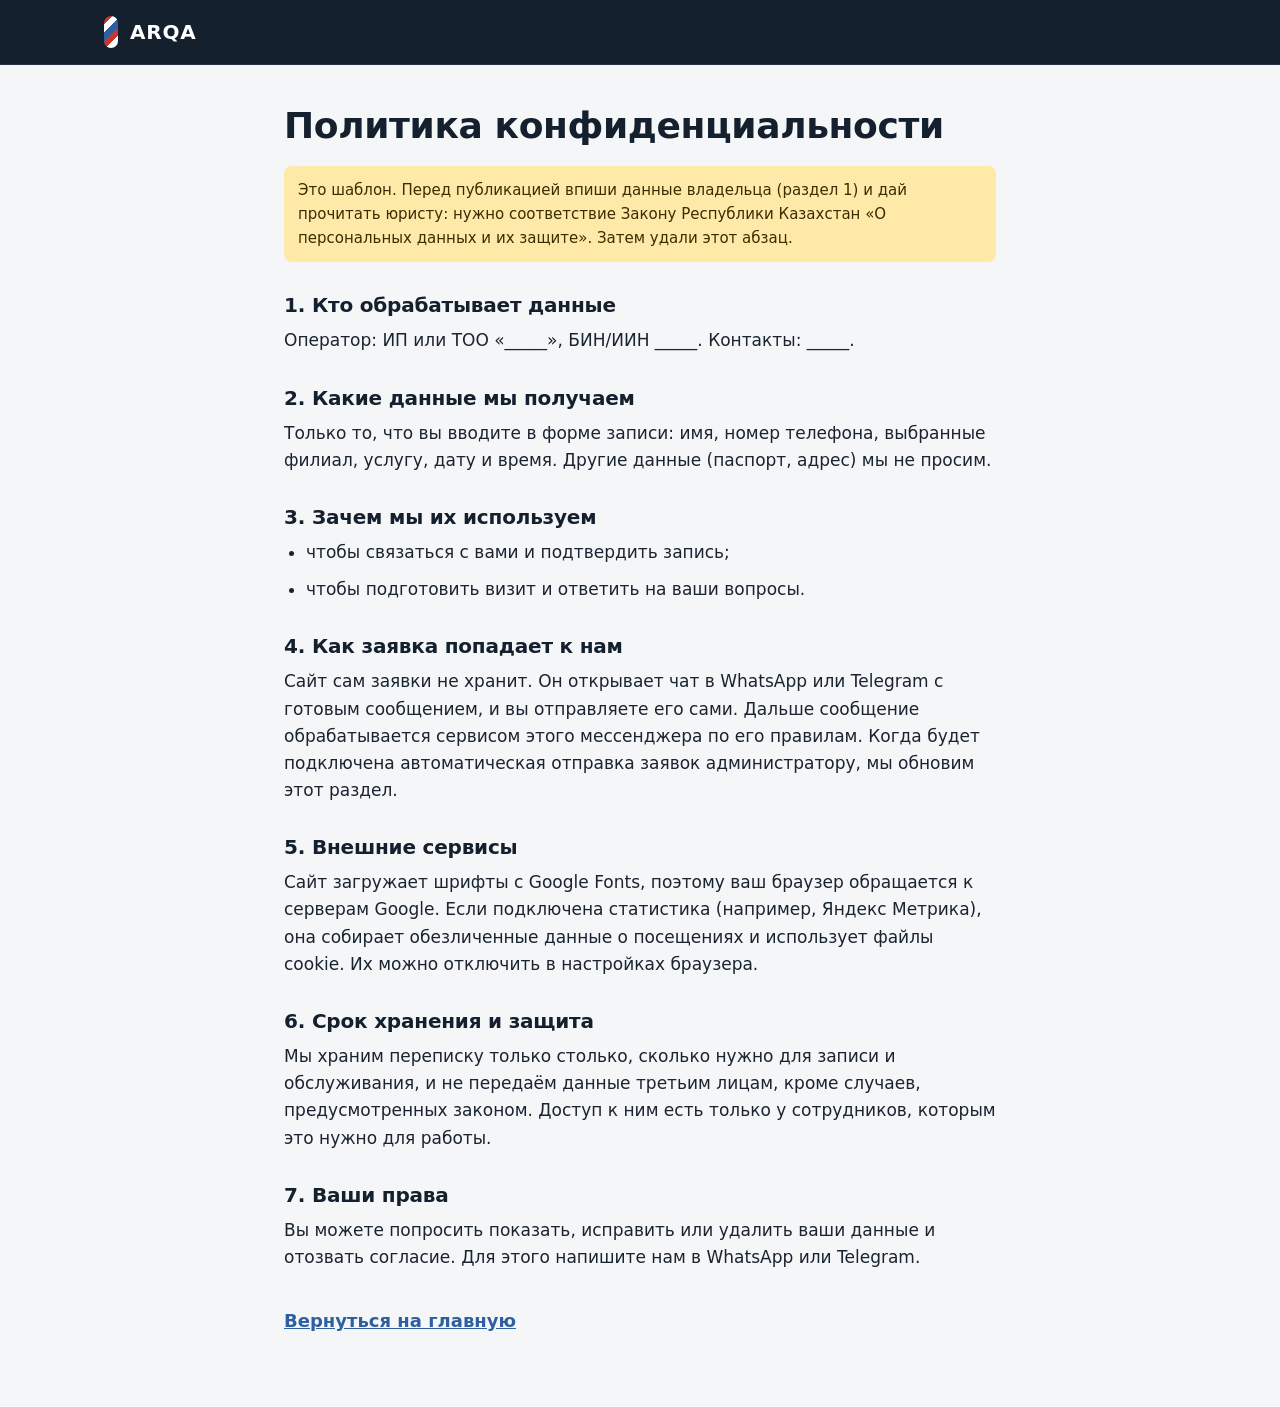
==== privacy.html @ cfb92fd0 "Превью для мессенджеров (og:image), кнопки маршрута, согласие на данные, политика, кнопка записи на " ====
<!doctype html>
<html lang="ru">
<head>
  <meta charset="utf-8">
  <meta name="viewport" content="width=device-width, initial-scale=1">
  <meta http-equiv="Content-Security-Policy" content="default-src 'none'; script-src 'self'; style-src 'self' https://fonts.googleapis.com; font-src https://fonts.gstatic.com; img-src 'self' data:; connect-src 'self'; base-uri 'self'; form-action 'self'; object-src 'none'">
  <meta name="referrer" content="strict-origin-when-cross-origin">
  <script src="js/frame-guard.js"></script>
  <title>Политика конфиденциальности — ARQA</title>
  <meta name="robots" content="noindex">
  <link rel="icon" href="assets/favicon.svg" type="image/svg+xml">
  <script src="js/fonts.js" defer></script>
  <noscript><link rel="stylesheet" href="https://fonts.googleapis.com/css2?family=Onest:wght@400;500;600&family=Unbounded:wght@500;700&display=swap&subset=cyrillic"></noscript>
  <link rel="stylesheet" href="css/styles.css">
</head>
<body class="doc-page">
<header class="site-header">
  <div class="wrap header-inner">
    <a class="logo" href="index.html" aria-label="На главную">
      <span class="logo-mark" aria-hidden="true"></span>
      <span class="logo-name">ARQA</span>
    </a>
  </div>
</header>

<main class="doc">
  <h1>Политика конфиденциальности</h1>

  <p class="draft">Это шаблон. Перед публикацией впиши данные владельца (раздел 1) и дай прочитать юристу: нужно соответствие Закону Республики Казахстан «О персональных данных и их защите». Затем удали этот абзац.</p>

  <h2>1. Кто обрабатывает данные</h2>
  <p>Оператор: ИП или ТОО «_____», БИН/ИИН _____. Контакты: _____.</p>

  <h2>2. Какие данные мы получаем</h2>
  <p>Только то, что вы вводите в форме записи: имя, номер телефона, выбранные филиал, услугу, дату и время. Другие данные (паспорт, адрес) мы не просим.</p>

  <h2>3. Зачем мы их используем</h2>
  <ul>
    <li>чтобы связаться с вами и подтвердить запись;</li>
    <li>чтобы подготовить визит и ответить на ваши вопросы.</li>
  </ul>

  <h2>4. Как заявка попадает к нам</h2>
  <p>Сайт сам заявки не хранит. Он открывает чат в WhatsApp или Telegram с готовым сообщением, и вы отправляете его сами. Дальше сообщение обрабатывается сервисом этого мессенджера по его правилам. Когда будет подключена автоматическая отправка заявок администратору, мы обновим этот раздел.</p>

  <h2>5. Внешние сервисы</h2>
  <p>Сайт загружает шрифты с Google Fonts, поэтому ваш браузер обращается к серверам Google. Если подключена статистика (например, Яндекс Метрика), она собирает обезличенные данные о посещениях и использует файлы cookie. Их можно отключить в настройках браузера.</p>

  <h2>6. Срок хранения и защита</h2>
  <p>Мы храним переписку только столько, сколько нужно для записи и обслуживания, и не передаём данные третьим лицам, кроме случаев, предусмотренных законом. Доступ к ним есть только у сотрудников, которым это нужно для работы.</p>

  <h2>7. Ваши права</h2>
  <p>Вы можете попросить показать, исправить или удалить ваши данные и отозвать согласие. Для этого напишите нам в WhatsApp или Telegram.</p>

  <a class="back" href="index.html">Вернуться на главную</a>
</main>
</body>
</html>
---- css/styles.css ----
/* ===== Токены ===== */
:root {
  --ink: #14202e;
  --ink-2: #1d2e42;
  --pole: #c9362c;
  --pole-dark: #a82a21;
  --blue: #2f5f9e;
  --paper: #f4f6f8;
  --tint: #e7ecf1;
  --white: #ffffff;
  --steel: #8fa0b2;
  --text: #1a2430;
  --muted: #55657a;
  --line: #d3dbe3;

  --font-display: "Unbounded", "Arial Black", system-ui, sans-serif;
  --font-body: "Onest", system-ui, -apple-system, "Segoe UI", Roboto, Arial, sans-serif;

  --gutter: 16px;
  --max: 1120px;
  --radius: 8px;
}

/* ===== База ===== */
*, *::before, *::after { box-sizing: border-box; }
html { scroll-behavior: smooth; scroll-padding-top: 72px; }
body {
  margin: 0;
  background: var(--paper);
  color: var(--text);
  font-family: var(--font-body);
  font-size: 17px;
  line-height: 1.6;
  -webkit-font-smoothing: antialiased;
}
img, svg { max-width: 100%; display: block; }
a { color: inherit; }
h1, h2, h3 { font-family: var(--font-display); font-weight: 700; line-height: 1.15; margin: 0; letter-spacing: -0.01em; }
p { margin: 0; }
ul { margin: 0; padding: 0; list-style: none; }

.wrap { width: 100%; max-width: var(--max); margin: 0 auto; padding: 0 var(--gutter); }

:focus-visible { outline: 3px solid var(--blue); outline-offset: 3px; }

.skip {
  position: absolute; left: -999px; top: 8px;
  background: var(--white); color: var(--ink); padding: 8px 12px; z-index: 100;
}
.skip:focus { left: 8px; }

/* ===== Кнопки ===== */
.btn {
  display: inline-flex; align-items: center; justify-content: center;
  min-height: 48px; padding: 0 24px;
  font: 600 16px/1 var(--font-body);
  border: 2px solid transparent; border-radius: var(--radius);
  cursor: pointer; text-decoration: none;
  transition: background-color .15s, color .15s, border-color .15s;
}
.btn-primary { background: var(--pole); color: var(--white); }
.btn-primary:hover { background: var(--pole-dark); }
.btn-primary { box-shadow: 0 6px 16px rgba(201, 54, 44, .28); }
.btn:active { transform: translateY(1px); }
.btn-ghost { border-color: var(--steel); color: var(--white); }
.btn-ghost:hover { border-color: var(--white); }
.btn-small { min-height: 44px; padding: 0 18px; font-size: 15px; }
.btn-block { width: 100%; }

/* ===== Шапка ===== */
.site-header {
  position: sticky; top: 0; z-index: 50;
  background: var(--ink); color: var(--white);
  border-bottom: 1px solid rgba(255,255,255,.08);
}
.header-inner { display: flex; align-items: center; justify-content: space-between; min-height: 64px; }
.logo { display: inline-flex; align-items: center; gap: 12px; text-decoration: none; }
.logo-mark {
  width: 14px; height: 32px; border-radius: 7px;
  background: repeating-linear-gradient(135deg, var(--pole) 0 6px, var(--white) 6px 12px, var(--blue) 12px 18px);
}
.logo-name { font: 700 20px/1 var(--font-display); letter-spacing: .04em; }

.menu-btn {
  display: inline-flex; flex-direction: column; justify-content: center; gap: 5px;
  width: 44px; height: 44px; padding: 0 10px;
  background: none; border: 0; cursor: pointer;
}
.menu-btn span { display: block; height: 2px; background: var(--white); transition: transform .2s, opacity .2s; }
.menu-btn[aria-expanded="true"] span:nth-child(1) { transform: translateY(7px) rotate(45deg); }
.menu-btn[aria-expanded="true"] span:nth-child(2) { opacity: 0; }
.menu-btn[aria-expanded="true"] span:nth-child(3) { transform: translateY(-7px) rotate(-45deg); }

.nav {
  position: absolute; left: 0; right: 0; top: 100%;
  display: none; flex-direction: column; gap: 4px;
  padding: 12px var(--gutter) 20px;
  background: var(--ink); border-bottom: 1px solid rgba(255,255,255,.08);
}
.nav.is-open { display: flex; }
.nav a { padding: 12px 0; text-decoration: none; font-weight: 500; }
.nav a:hover { color: var(--steel); }
.nav .btn { margin-top: 8px; }

/* ===== Главный экран ===== */
.hero { background: var(--ink); color: var(--white); overflow: hidden; }
.hero-inner { display: grid; gap: 32px; padding-top: 40px; padding-bottom: 56px; }
.hero-kicker { color: var(--steel); font-weight: 500; margin-bottom: 16px; }
.hero h1 { font-size: clamp(30px, 8vw, 56px); max-width: 15em; }
.hero-text { margin-top: 20px; max-width: 34em; color: #c5d0dc; font-size: 18px; }
.hero-actions { display: flex; flex-wrap: wrap; gap: 12px; margin-top: 32px; }

/* Барберский столб: главный запоминающийся элемент страницы */
.pole-wrap { display: flex; justify-content: center; }
.pole {
  position: relative;
  width: 100%; height: 56px; max-width: 420px;
  border: 3px solid var(--steel); border-radius: 28px;
  background: repeating-linear-gradient(135deg, var(--pole) 0 22px, var(--white) 22px 44px, var(--blue) 44px 66px, var(--white) 66px 88px);
  background-size: 124px 124px;
  box-shadow: inset 0 8px 14px rgba(255,255,255,.25), inset 0 -10px 16px rgba(0,0,0,.28);
}

/* ===== Призрачная загрузка: серые заготовки на месте блоков, пока контент не появился ===== */
.skel {
  display: block; height: 14px; margin-top: 12px; border-radius: 4px;
  background: linear-gradient(90deg, var(--tint) 25%, #f6f8fa 50%, var(--tint) 75%);
  background-size: 200% 100%;
  animation: skel-shimmer 1.4s ease-in-out infinite;
}
.skel.h { height: 22px; margin-top: 0; }
.skel.tag { width: 70px; height: 18px; margin-top: 0; }
.skel.btn { width: 120px; height: 36px; margin-top: 16px; }
.skel.w40 { width: 40%; } .skel.w50 { width: 50%; } .skel.w60 { width: 60%; } .skel.w80 { width: 80%; }
.section-dark .skel { background: linear-gradient(90deg, rgba(255,255,255,.08) 25%, rgba(255,255,255,.16) 50%, rgba(255,255,255,.08) 75%); background-size: 200% 100%; }
h2[id$="-title"]:empty::before, #included-text:empty::before, #price-note:empty::before {
  content: ""; display: block; height: 28px; width: min(320px, 70%); border-radius: 4px;
  background: linear-gradient(90deg, var(--tint) 25%, #f6f8fa 50%, var(--tint) 75%); background-size: 200% 100%;
  animation: skel-shimmer 1.4s ease-in-out infinite;
}
#included-text:empty::before, #price-note:empty::before { height: 16px; width: min(420px, 85%); }
.section-dark h2:empty::before, .section-dark #included-text:empty::before { background: linear-gradient(90deg, rgba(255,255,255,.08) 25%, rgba(255,255,255,.16) 50%, rgba(255,255,255,.08) 75%); background-size: 200% 100%; }
.skel-li { padding: 22px 0; border-bottom: 1px solid rgba(255,255,255,.14); list-style: none; }
.skel-row td { padding: 14px 12px; }
@keyframes skel-shimmer { to { background-position: -200% 0; } }

/* ===== Секции ===== */
.section { padding: 56px 0; }
.section h2 { font-size: clamp(24px, 5.5vw, 36px); }
.section-lead { margin-top: 12px; color: var(--muted); max-width: 38em; }
.section-dark { background: var(--ink); color: var(--white); }
.section-dark .section-lead { color: #c5d0dc; }
.section-tint { background: var(--tint); }

/* Филиалы */
.chips { display: flex; flex-wrap: wrap; gap: 8px; margin-top: 24px; }
.chip {
  min-height: 44px; padding: 0 18px;
  font: 500 15px/1 var(--font-body);
  background: var(--white); color: var(--text);
  border: 1.5px solid var(--line); border-radius: 22px; cursor: pointer;
}
.chip:hover { border-color: var(--ink); }
.chip[aria-pressed="true"] { background: var(--ink); color: var(--white); border-color: var(--ink); }

.branch-grid { display: grid; gap: 16px; margin-top: 24px; }
.branch {
  display: flex; flex-direction: column; gap: 6px;
  padding: 20px 20px 20px 24px;
  background: var(--white);
  border: 1px solid var(--line);
  border-left: 6px solid var(--pole);
  border-radius: var(--radius);
}
.branch { transition: transform .18s, box-shadow .18s; }
.branch:hover { transform: translateY(-3px); box-shadow: 0 12px 28px rgba(20, 32, 46, .12); }
.branch h3 { font-size: 18px; }
.branch-meta { color: var(--muted); font-size: 15px; }
.branch-phone { font-weight: 500; text-decoration: none; }
.branch-phone:hover { text-decoration: underline; }
.branch .btn { margin-top: 12px; align-self: flex-start; }
.map-link { margin-top: 24px; }
.map-link a { font-weight: 600; }

/* Что входит */
.included-list { display: grid; gap: 0; margin-top: 32px; border-top: 1px solid rgba(255,255,255,.14); }
.included-list li {
  padding: 20px 0;
  border-bottom: 1px solid rgba(255,255,255,.14);
}
.included-list h3 { font-size: 17px; font-weight: 500; }
.included-list p { margin-top: 6px; color: #c5d0dc; font-size: 16px; }

/* Скидки */
.offer-grid { display: grid; gap: 16px; margin-top: 28px; }
.offer {
  padding: 24px;
  background: var(--white);
  border: 1px solid var(--line);
  border-radius: var(--radius);
}
.offer-tag {
  display: inline-block; margin-bottom: 14px; padding: 4px 10px;
  background: var(--tint); color: var(--ink);
  font-size: 14px; font-weight: 500; border-radius: 3px;
}
.offer h3 { font-size: 20px; }
.offer p { margin-top: 10px; color: var(--muted); }

/* Почему мы */
.why-grid { display: grid; gap: 28px; margin-top: 28px; }
.why-grid h3 { font-size: 19px; }
.why-grid p { margin-top: 8px; color: var(--muted); max-width: 26em; }

/* Цены */
.price-scroll { margin-top: 28px; overflow-x: auto; border: 1px solid var(--line); border-radius: var(--radius); background: var(--white); }
.price-table { width: 100%; border-collapse: collapse; font-size: 14px; }
.price-table th, .price-table td { padding: 12px 5px; text-align: right; border-bottom: 1px solid var(--line); }
.price-table td:not(:first-child) { font-size: 13px; }
.price-table thead th { font-size: 13px; }
.price-table th:first-child, .price-table td:first-child { padding-left: 12px; }
.price-table th:last-child, .price-table td:last-child { padding-right: 12px; }
.price-table th:first-child, .price-table td:first-child { text-align: left; }
.price-table thead th { background: var(--ink); color: var(--white); font-weight: 600; font-size: 15px; }
.price-table .group th {
  background: var(--tint); color: var(--ink); text-align: left;
  font-family: var(--font-display); font-size: 14px; font-weight: 700;
}
.price-table td:not(:first-child) { font-variant-numeric: tabular-nums; white-space: nowrap; }
.price-table tbody tr:last-child td { border-bottom: 0; }

/* Призыв к действию */
.cta { background: var(--pole); color: var(--white); padding: 48px 0; }
.cta-inner { display: flex; flex-direction: column; gap: 20px; align-items: flex-start; }
.cta h2 { font-size: clamp(22px, 5vw, 32px); max-width: 18em; }
.cta .btn-primary { background: var(--ink); box-shadow: none; }
.cta .btn-primary:hover { background: #0c141d; }

/* Подвал */
.site-footer { background: var(--ink); color: #c5d0dc; padding: 40px 0 32px; }
.footer-inner { display: grid; gap: 20px; }
.footer-brand { font: 700 22px/1 var(--font-display); color: var(--white); letter-spacing: .04em; }
.footer-text { margin-top: 8px; }
.footer-links { display: flex; gap: 20px; flex-wrap: wrap; }
.footer-links a { color: var(--white); }
.footer-copy { font-size: 14px; color: var(--steel); }

/* ===== Окно записи ===== */
.modal {
  width: min(500px, calc(100% - 24px));
  max-height: calc(100dvh - 24px);
  padding: 0; border: 0; border-radius: 14px;
  background: var(--white); color: var(--text);
  overflow: hidden;
  box-shadow: 0 24px 70px rgba(10, 16, 24, .45);
}
.modal[open] { display: flex; flex-direction: column; }
.modal::backdrop { background: rgba(10, 16, 24, .72); backdrop-filter: blur(3px); }
.modal-form { display: flex; flex-direction: column; min-height: 0; flex: 1; padding: 0; }
.modal-head {
  display: flex; align-items: flex-start; justify-content: space-between; gap: 12px;
  padding: 20px 24px 18px; background: var(--ink); color: var(--white);
  border-bottom: 5px solid transparent;
  border-image: repeating-linear-gradient(135deg, var(--pole) 0 14px, var(--white) 14px 28px, var(--blue) 28px 42px, var(--white) 42px 56px) 1;
}
.modal-head h2 { font-size: 22px; }
.modal-kicker { margin-bottom: 6px; color: var(--steel); font-size: 13px; font-weight: 600; letter-spacing: .08em; text-transform: uppercase; }
.modal-close {
  flex: none; width: 44px; height: 44px; margin: -8px -10px 0 0;
  font-size: 30px; line-height: 1; background: none; border: 0; border-radius: 50%; cursor: pointer; color: var(--steel);
  transition: background-color .15s, color .15s;
}
.modal-close:hover { color: var(--white); background: rgba(255, 255, 255, .12); }
.modal-body { display: grid; gap: 18px; padding: 20px 24px; overflow-y: auto; flex: 1; min-height: 0; overscroll-behavior: contain; }
.modal-foot { display: grid; gap: 8px; padding: 14px 24px 16px; background: var(--paper); border-top: 1px solid var(--line); }
.modal-foot .modal-note { text-align: center; }

.field { display: grid; gap: 8px; min-width: 0; }
fieldset.field { border: 0; padding: 0; margin: 0; }
.field > span, .field > label > span, .field legend { font-weight: 600; font-size: 15px; color: var(--ink); padding: 0; }
.field legend { margin-bottom: 8px; }
.field input, .field select {
  width: 100%; min-height: 50px; padding: 0 14px;
  font: 400 16px var(--font-body); color: var(--text);
  background: var(--white); border: 1.5px solid var(--line); border-radius: 10px;
  transition: border-color .15s, box-shadow .15s;
}
.field input:hover, .field select:hover { border-color: var(--steel); }
.field input:focus, .field select:focus { border-color: var(--blue); outline: none; box-shadow: 0 0 0 3px rgba(47, 95, 158, .22); }
.field .error { color: #b3261e; font-size: 14px; }
.field .error:empty { display: none; }
.field.has-error input, .field.has-error select { border-color: #b3261e; }
.field-row { display: grid; gap: 18px; }

/* Телефон: +7 стоит заранее, клиент вводит 10 цифр */
.phone-group {
  display: flex; align-items: stretch;
  background: var(--white); border: 1.5px solid var(--line); border-radius: 10px; overflow: hidden;
  transition: border-color .15s, box-shadow .15s;
}
.phone-group:hover { border-color: var(--steel); }
.phone-group:focus-within { border-color: var(--blue); box-shadow: 0 0 0 3px rgba(47, 95, 158, .22); }
.field.has-error .phone-group { border-color: #b3261e; }
.phone-prefix { display: flex; align-items: center; padding: 0 12px 0 14px; font-weight: 600; font-size: 16px; color: var(--ink); background: var(--tint); border-right: 1.5px solid var(--line); }
.field .phone-group input { flex: 1; min-width: 0; border: 0; border-radius: 0; box-shadow: none; letter-spacing: .02em; }
.field .phone-group input:hover, .field .phone-group input:focus { border: 0; box-shadow: none; }

/* Выбор даты и времени */
.picker .error { margin-top: 6px; }
.day-row { display: flex; gap: 8px; margin: 0 -24px; padding: 2px 24px 8px; overflow-x: auto; scroll-snap-type: x proximity; scrollbar-width: thin; }
.day, .slot { position: relative; cursor: pointer; }
.field .day input, .field .slot input {
  position: absolute; inset: 0; width: 100%; height: 100%; min-height: 0; margin: 0; padding: 0;
  opacity: 0; cursor: pointer; border: 0; box-shadow: none;
}
.day {
  flex: none; scroll-snap-align: start; display: grid; justify-items: center; gap: 1px;
  min-width: 64px; padding: 10px 6px; background: var(--white);
  border: 1.5px solid var(--line); border-radius: 12px; text-align: center;
  transition: border-color .15s, background-color .15s, color .15s;
}
.day:hover { border-color: var(--steel); }
.field .day .day-name { font-size: 13px; font-weight: 500; color: var(--muted); text-transform: capitalize; }
.field .day .day-num { font: 700 22px/1.2 var(--font-display); color: var(--ink); }
.field .day .day-mon { font-size: 12px; font-weight: 500; color: var(--muted); }
.day.is-weekend .day-name { color: var(--pole); }
.day:has(input:checked) { background: var(--ink); border-color: var(--ink); }
.field .day:has(input:checked) span { color: var(--white); }
.day:has(input:focus-visible), .slot:has(input:focus-visible) { outline: 3px solid var(--blue); outline-offset: 2px; }
.day:has(input:disabled) { opacity: .4; cursor: not-allowed; }
.day input:disabled { cursor: not-allowed; }

.picker-hint { margin-bottom: 8px; color: var(--muted); font-size: 14px; }
.picker-hint:empty { display: none; }
.slot-grid { display: grid; grid-template-columns: repeat(4, 1fr); gap: 8px; }
.slot span {
  display: flex; align-items: center; justify-content: center; min-height: 44px;
  font-weight: 500; font-size: 15px; color: var(--ink); font-variant-numeric: tabular-nums;
  background: var(--white); border: 1.5px solid var(--line); border-radius: 10px;
  transition: border-color .15s, background-color .15s, color .15s;
}
.slot:hover span { border-color: var(--steel); }
.slot:has(input:checked) span { background: var(--pole); border-color: var(--pole); color: var(--white); }

.modal-note { font-size: 14px; color: var(--muted); }
.booking-summary {
  padding: 12px 14px; font-size: 15px; color: var(--muted);
  background: var(--tint); border-left: 4px solid var(--steel); border-radius: 8px;
}
.booking-summary.is-ready { color: var(--ink); font-weight: 600; background: #eef6f0; border-left-color: #0f7a45; }

/* Выбор канала записи */
[hidden] { display: none !important; }
.channel-buttons { display: grid; gap: 10px; }
.btn-wa { background: #0f7a45; color: var(--white); }
.btn-wa:hover { background: #0b6338; }
.btn-tg { background: #1b74b0; color: var(--white); }
.btn-tg:hover { background: #155d8f; }
.btn-outline { border-color: var(--ink); color: var(--ink); background: transparent; }
.btn-outline:hover { background: var(--tint); }
.btn-quiet { background: transparent; color: var(--muted); }
.btn-quiet:hover { color: var(--text); }

/* Экран после выбора канала */
.modal-done { display: grid; gap: 14px; padding: 0 0 22px; overflow-y: auto; }
.modal-done > :not(.modal-head) { margin-inline: 24px; }
.modal-done p { color: var(--muted); }
.field textarea {
  width: 100%; padding: 10px 12px; resize: vertical;
  font: 400 15px/1.5 var(--font-body); color: var(--text);
  background: var(--tint); border: 1.5px solid var(--steel); border-radius: var(--radius);
}

/* ===== Планшет и десктоп ===== */
@media (min-width: 480px) {
  .field-row { grid-template-columns: 1fr 1fr; gap: 12px; }
}

@media (min-width: 720px) {
  :root { --gutter: 24px; }
  body { font-size: 18px; }
  .section { padding: 80px 0; }

  .menu-btn { display: none; }
  .nav {
    position: static; display: flex; flex-direction: row; align-items: center;
    gap: 28px; padding: 0; background: none; border: 0;
  }
  .nav a { padding: 8px 0; font-size: 16px; }
  .nav .btn { margin: 0; }

  .price-table { font-size: 16px; }
  .price-table th, .price-table td { padding: 14px 16px; }
  .price-table td:not(:first-child), .price-table thead th { font-size: 16px; }
  .branch-grid { grid-template-columns: repeat(2, 1fr); }
  .included-list { grid-template-columns: repeat(2, 1fr); column-gap: 48px; }
  .offer-grid { grid-template-columns: repeat(3, 1fr); }
  .why-grid { grid-template-columns: repeat(3, 1fr); gap: 40px; }
  .cta-inner { flex-direction: row; align-items: center; justify-content: space-between; }
  .footer-inner { grid-template-columns: 1fr auto; align-items: start; }
  .footer-copy { grid-column: 1 / -1; }
}

@media (min-width: 1040px) {
  .hero-inner { grid-template-columns: 1fr 160px; align-items: center; gap: 64px; padding-top: 88px; padding-bottom: 96px; }
  .pole {
    width: 112px; max-width: none; height: 420px; border-radius: 56px;
    background: repeating-linear-gradient(135deg, var(--pole) 0 26px, var(--white) 26px 52px, var(--blue) 52px 78px, var(--white) 78px 104px);
    background-size: 147px 147px;
  }
  .branch-grid { grid-template-columns: repeat(3, 1fr); }
  .included-list { grid-template-columns: repeat(3, 1fr); }
}

@media (prefers-reduced-motion: reduce) {
  html { scroll-behavior: auto; }
  .skel, h2:empty::before, #included-text:empty::before, #price-note:empty::before { animation: none !important; }
  * { transition: none !important; }
}

/* ===== Карточки филиалов: кнопки ===== */
.branch-actions { display: flex; flex-wrap: wrap; gap: 8px; margin-top: 10px; }
.branch-phone { display: inline-flex; align-items: center; min-height: 44px; }

/* ===== Согласие в форме ===== */
.consent { display: grid; grid-template-columns: 24px 1fr; gap: 12px; align-items: start; font-size: 14px; color: var(--muted); cursor: pointer; }
.field .consent input { width: 24px; height: 24px; min-height: 0; padding: 0; margin: 0; accent-color: var(--ink); cursor: pointer; }
.consent a { color: var(--blue); text-decoration: underline; }
.field.has-error .consent input { outline: 2px solid #b3261e; outline-offset: 2px; }

/* ===== Кнопка «Записаться» внизу экрана на телефоне ===== */
.sticky-cta { position: fixed; left: 0; right: 0; bottom: 0; z-index: 20; padding: 10px var(--gutter) calc(10px + env(safe-area-inset-bottom)); background: rgba(255, 255, 255, .94); backdrop-filter: blur(6px); border-top: 1px solid var(--line); }
body { padding-bottom: 76px; }
@media (min-width: 720px) { .sticky-cta { display: none; } body { padding-bottom: 0; } }

/* ===== Страница политики конфиденциальности ===== */
.doc-page { padding-bottom: 0; }
.doc { max-width: 760px; padding: 40px var(--gutter) 64px; margin: 0 auto; }
.doc h1 { font-size: clamp(26px, 6vw, 36px); color: var(--ink); }
.doc h2 { font-size: 20px; margin-top: 32px; color: var(--ink); }
.doc p, .doc li { margin-top: 10px; font-size: 17px; }
.doc ul { list-style: disc; padding-left: 22px; }
.doc .draft { margin-top: 20px; padding: 12px 14px; background: #ffe9a8; color: #3a2d00; border-radius: 8px; font-size: 15px; }
.doc .back { display: inline-flex; align-items: center; min-height: 44px; margin-top: 28px; font-weight: 600; color: var(--blue); }
.field .consent > span { font-weight: 400; font-size: 14px; color: var(--muted); }
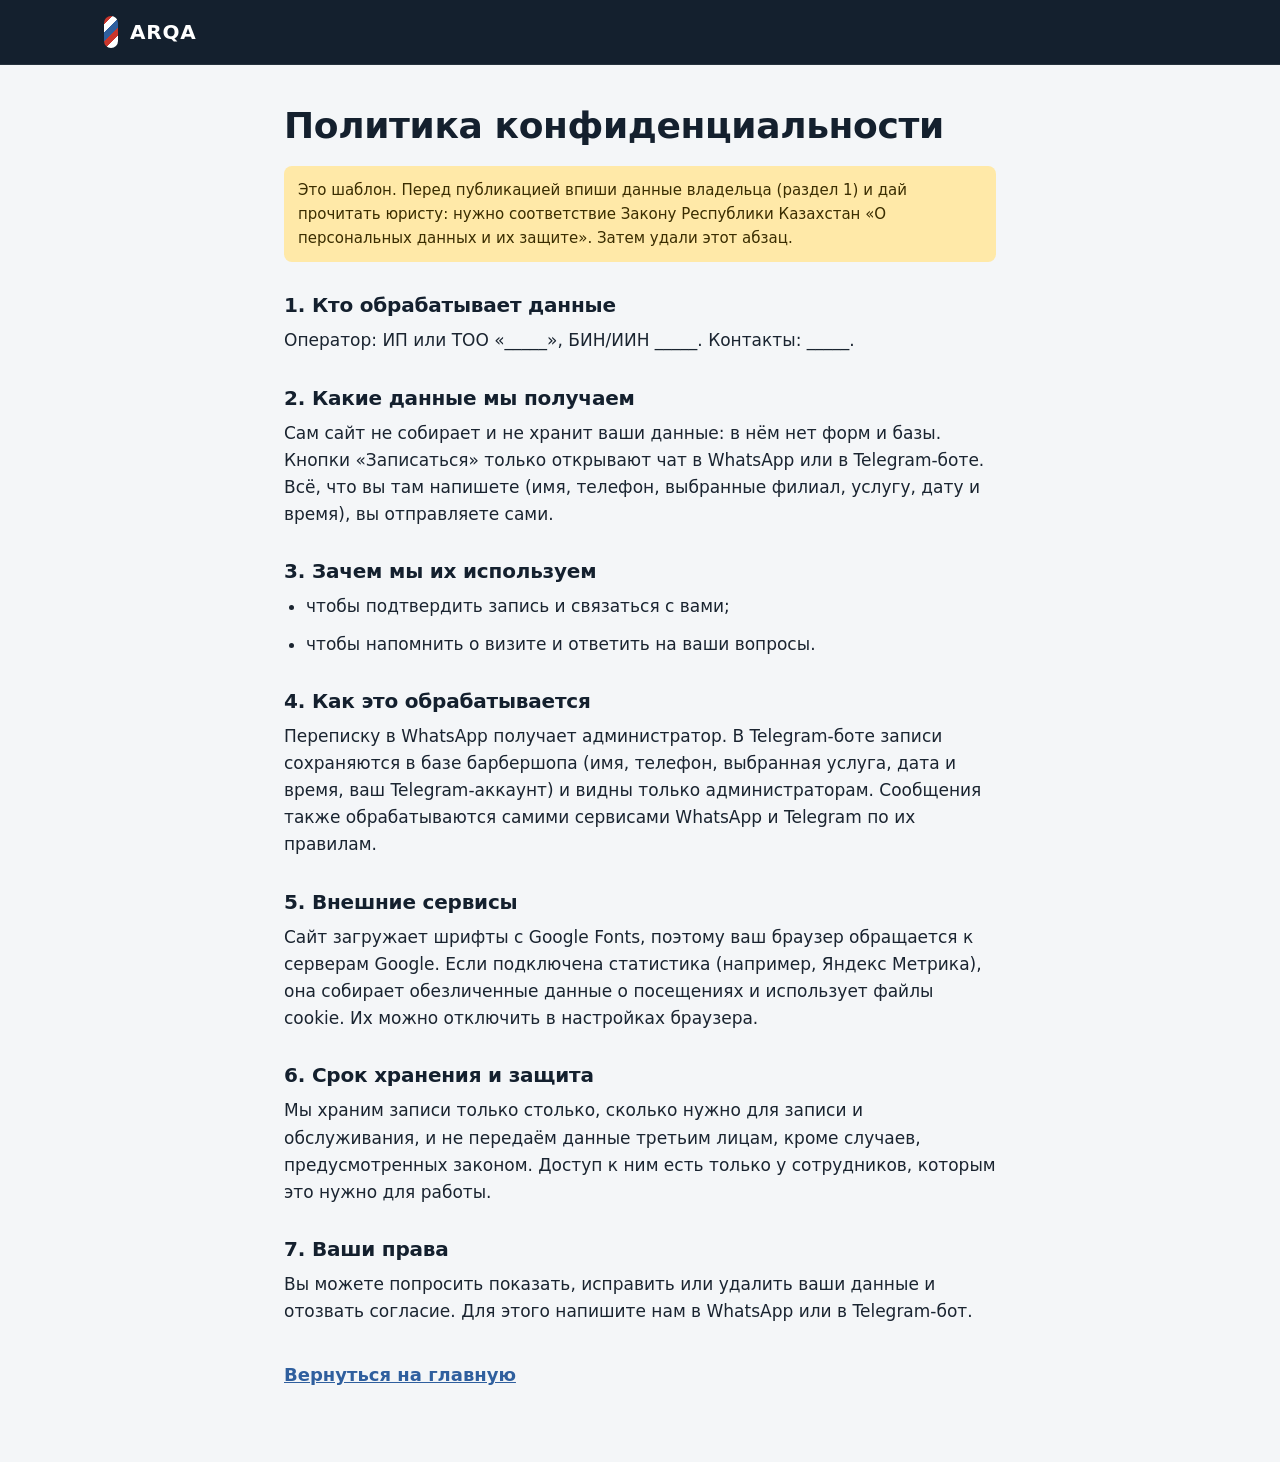
==== commit fb61517e: "Запись без формы: кнопки ведут сразу в WhatsApp и Telegram-бот Филиал, услуга и время выбираются в ч" ====
--- a/privacy.html
+++ b/privacy.html
@@ -32,25 +32,25 @@
   <p>Оператор: ИП или ТОО «_____», БИН/ИИН _____. Контакты: _____.</p>
 
   <h2>2. Какие данные мы получаем</h2>
-  <p>Только то, что вы вводите в форме записи: имя, номер телефона, выбранные филиал, услугу, дату и время. Другие данные (паспорт, адрес) мы не просим.</p>
+  <p>Сам сайт не собирает и не хранит ваши данные: в нём нет форм и базы. Кнопки «Записаться» только открывают чат в WhatsApp или в Telegram-боте. Всё, что вы там напишете (имя, телефон, выбранные филиал, услугу, дату и время), вы отправляете сами.</p>
 
   <h2>3. Зачем мы их используем</h2>
   <ul>
-    <li>чтобы связаться с вами и подтвердить запись;</li>
-    <li>чтобы подготовить визит и ответить на ваши вопросы.</li>
+    <li>чтобы подтвердить запись и связаться с вами;</li>
+    <li>чтобы напомнить о визите и ответить на ваши вопросы.</li>
   </ul>
 
-  <h2>4. Как заявка попадает к нам</h2>
-  <p>Сайт сам заявки не хранит. Он открывает чат в WhatsApp или Telegram с готовым сообщением, и вы отправляете его сами. Дальше сообщение обрабатывается сервисом этого мессенджера по его правилам. Когда будет подключена автоматическая отправка заявок администратору, мы обновим этот раздел.</p>
+  <h2>4. Как это обрабатывается</h2>
+  <p>Переписку в WhatsApp получает администратор. В Telegram-боте записи сохраняются в базе барбершопа (имя, телефон, выбранная услуга, дата и время, ваш Telegram-аккаунт) и видны только администраторам. Сообщения также обрабатываются самими сервисами WhatsApp и Telegram по их правилам.</p>
 
   <h2>5. Внешние сервисы</h2>
   <p>Сайт загружает шрифты с Google Fonts, поэтому ваш браузер обращается к серверам Google. Если подключена статистика (например, Яндекс Метрика), она собирает обезличенные данные о посещениях и использует файлы cookie. Их можно отключить в настройках браузера.</p>
 
   <h2>6. Срок хранения и защита</h2>
-  <p>Мы храним переписку только столько, сколько нужно для записи и обслуживания, и не передаём данные третьим лицам, кроме случаев, предусмотренных законом. Доступ к ним есть только у сотрудников, которым это нужно для работы.</p>
+  <p>Мы храним записи только столько, сколько нужно для записи и обслуживания, и не передаём данные третьим лицам, кроме случаев, предусмотренных законом. Доступ к ним есть только у сотрудников, которым это нужно для работы.</p>
 
   <h2>7. Ваши права</h2>
-  <p>Вы можете попросить показать, исправить или удалить ваши данные и отозвать согласие. Для этого напишите нам в WhatsApp или Telegram.</p>
+  <p>Вы можете попросить показать, исправить или удалить ваши данные и отозвать согласие. Для этого напишите нам в WhatsApp или в Telegram-бот.</p>
 
   <a class="back" href="index.html">Вернуться на главную</a>
 </main>
--- a/css/styles.css
+++ b/css/styles.css
@@ -272,86 +272,13 @@
 }
 .modal-close:hover { color: var(--white); background: rgba(255, 255, 255, .12); }
 .modal-body { display: grid; gap: 18px; padding: 20px 24px; overflow-y: auto; flex: 1; min-height: 0; overscroll-behavior: contain; }
-.modal-foot { display: grid; gap: 8px; padding: 14px 24px 16px; background: var(--paper); border-top: 1px solid var(--line); }
-.modal-foot .modal-note { text-align: center; }
-
-.field { display: grid; gap: 8px; min-width: 0; }
-fieldset.field { border: 0; padding: 0; margin: 0; }
-.field > span, .field > label > span, .field legend { font-weight: 600; font-size: 15px; color: var(--ink); padding: 0; }
-.field legend { margin-bottom: 8px; }
-.field input, .field select {
-  width: 100%; min-height: 50px; padding: 0 14px;
-  font: 400 16px var(--font-body); color: var(--text);
-  background: var(--white); border: 1.5px solid var(--line); border-radius: 10px;
-  transition: border-color .15s, box-shadow .15s;
-}
-.field input:hover, .field select:hover { border-color: var(--steel); }
-.field input:focus, .field select:focus { border-color: var(--blue); outline: none; box-shadow: 0 0 0 3px rgba(47, 95, 158, .22); }
-.field .error { color: #b3261e; font-size: 14px; }
-.field .error:empty { display: none; }
-.field.has-error input, .field.has-error select { border-color: #b3261e; }
-.field-row { display: grid; gap: 18px; }
-
-/* Телефон: +7 стоит заранее, клиент вводит 10 цифр */
-.phone-group {
-  display: flex; align-items: stretch;
-  background: var(--white); border: 1.5px solid var(--line); border-radius: 10px; overflow: hidden;
-  transition: border-color .15s, box-shadow .15s;
-}
-.phone-group:hover { border-color: var(--steel); }
-.phone-group:focus-within { border-color: var(--blue); box-shadow: 0 0 0 3px rgba(47, 95, 158, .22); }
-.field.has-error .phone-group { border-color: #b3261e; }
-.phone-prefix { display: flex; align-items: center; padding: 0 12px 0 14px; font-weight: 600; font-size: 16px; color: var(--ink); background: var(--tint); border-right: 1.5px solid var(--line); }
-.field .phone-group input { flex: 1; min-width: 0; border: 0; border-radius: 0; box-shadow: none; letter-spacing: .02em; }
-.field .phone-group input:hover, .field .phone-group input:focus { border: 0; box-shadow: none; }
-
-/* Выбор даты и времени */
-.picker .error { margin-top: 6px; }
-.day-row { display: flex; gap: 8px; margin: 0 -24px; padding: 2px 24px 8px; overflow-x: auto; scroll-snap-type: x proximity; scrollbar-width: thin; }
-.day, .slot { position: relative; cursor: pointer; }
-.field .day input, .field .slot input {
-  position: absolute; inset: 0; width: 100%; height: 100%; min-height: 0; margin: 0; padding: 0;
-  opacity: 0; cursor: pointer; border: 0; box-shadow: none;
-}
-.day {
-  flex: none; scroll-snap-align: start; display: grid; justify-items: center; gap: 1px;
-  min-width: 64px; padding: 10px 6px; background: var(--white);
-  border: 1.5px solid var(--line); border-radius: 12px; text-align: center;
-  transition: border-color .15s, background-color .15s, color .15s;
-}
-.day:hover { border-color: var(--steel); }
-.field .day .day-name { font-size: 13px; font-weight: 500; color: var(--muted); text-transform: capitalize; }
-.field .day .day-num { font: 700 22px/1.2 var(--font-display); color: var(--ink); }
-.field .day .day-mon { font-size: 12px; font-weight: 500; color: var(--muted); }
-.day.is-weekend .day-name { color: var(--pole); }
-.day:has(input:checked) { background: var(--ink); border-color: var(--ink); }
-.field .day:has(input:checked) span { color: var(--white); }
-.day:has(input:focus-visible), .slot:has(input:focus-visible) { outline: 3px solid var(--blue); outline-offset: 2px; }
-.day:has(input:disabled) { opacity: .4; cursor: not-allowed; }
-.day input:disabled { cursor: not-allowed; }
-
-.picker-hint { margin-bottom: 8px; color: var(--muted); font-size: 14px; }
-.picker-hint:empty { display: none; }
-.slot-grid { display: grid; grid-template-columns: repeat(4, 1fr); gap: 8px; }
-.slot span {
-  display: flex; align-items: center; justify-content: center; min-height: 44px;
-  font-weight: 500; font-size: 15px; color: var(--ink); font-variant-numeric: tabular-nums;
-  background: var(--white); border: 1.5px solid var(--line); border-radius: 10px;
-  transition: border-color .15s, background-color .15s, color .15s;
-}
-.slot:hover span { border-color: var(--steel); }
-.slot:has(input:checked) span { background: var(--pole); border-color: var(--pole); color: var(--white); }
-
-.modal-note { font-size: 14px; color: var(--muted); }
-.booking-summary {
-  padding: 12px 14px; font-size: 15px; color: var(--muted);
-  background: var(--tint); border-left: 4px solid var(--steel); border-radius: 8px;
-}
-.booking-summary.is-ready { color: var(--ink); font-weight: 600; background: #eef6f0; border-left-color: #0f7a45; }
+.modal-lead { color: var(--muted); font-size: 16px; }
+.modal-note { font-size: 14px; color: var(--muted); text-align: center; }
+.booking-branch { padding: 10px 14px; font-weight: 600; color: var(--ink); background: var(--tint); border-left: 4px solid var(--pole); border-radius: 8px; }
+.btn-big { min-height: 58px; font-size: 18px; }
 
 /* Выбор канала записи */
 [hidden] { display: none !important; }
-.channel-buttons { display: grid; gap: 10px; }
 .btn-wa { background: #0f7a45; color: var(--white); }
 .btn-wa:hover { background: #0b6338; }
 .btn-tg { background: #1b74b0; color: var(--white); }
@@ -361,21 +288,7 @@
 .btn-quiet { background: transparent; color: var(--muted); }
 .btn-quiet:hover { color: var(--text); }
 
-/* Экран после выбора канала */
-.modal-done { display: grid; gap: 14px; padding: 0 0 22px; overflow-y: auto; }
-.modal-done > :not(.modal-head) { margin-inline: 24px; }
-.modal-done p { color: var(--muted); }
-.field textarea {
-  width: 100%; padding: 10px 12px; resize: vertical;
-  font: 400 15px/1.5 var(--font-body); color: var(--text);
-  background: var(--tint); border: 1.5px solid var(--steel); border-radius: var(--radius);
-}
-
 /* ===== Планшет и десктоп ===== */
-@media (min-width: 480px) {
-  .field-row { grid-template-columns: 1fr 1fr; gap: 12px; }
-}
-
 @media (min-width: 720px) {
   :root { --gutter: 24px; }
   body { font-size: 18px; }
@@ -422,12 +335,6 @@
 .branch-actions { display: flex; flex-wrap: wrap; gap: 8px; margin-top: 10px; }
 .branch-phone { display: inline-flex; align-items: center; min-height: 44px; }
 
-/* ===== Согласие в форме ===== */
-.consent { display: grid; grid-template-columns: 24px 1fr; gap: 12px; align-items: start; font-size: 14px; color: var(--muted); cursor: pointer; }
-.field .consent input { width: 24px; height: 24px; min-height: 0; padding: 0; margin: 0; accent-color: var(--ink); cursor: pointer; }
-.consent a { color: var(--blue); text-decoration: underline; }
-.field.has-error .consent input { outline: 2px solid #b3261e; outline-offset: 2px; }
-
 /* ===== Кнопка «Записаться» внизу экрана на телефоне ===== */
 .sticky-cta { position: fixed; left: 0; right: 0; bottom: 0; z-index: 20; padding: 10px var(--gutter) calc(10px + env(safe-area-inset-bottom)); background: rgba(255, 255, 255, .94); backdrop-filter: blur(6px); border-top: 1px solid var(--line); }
 body { padding-bottom: 76px; }
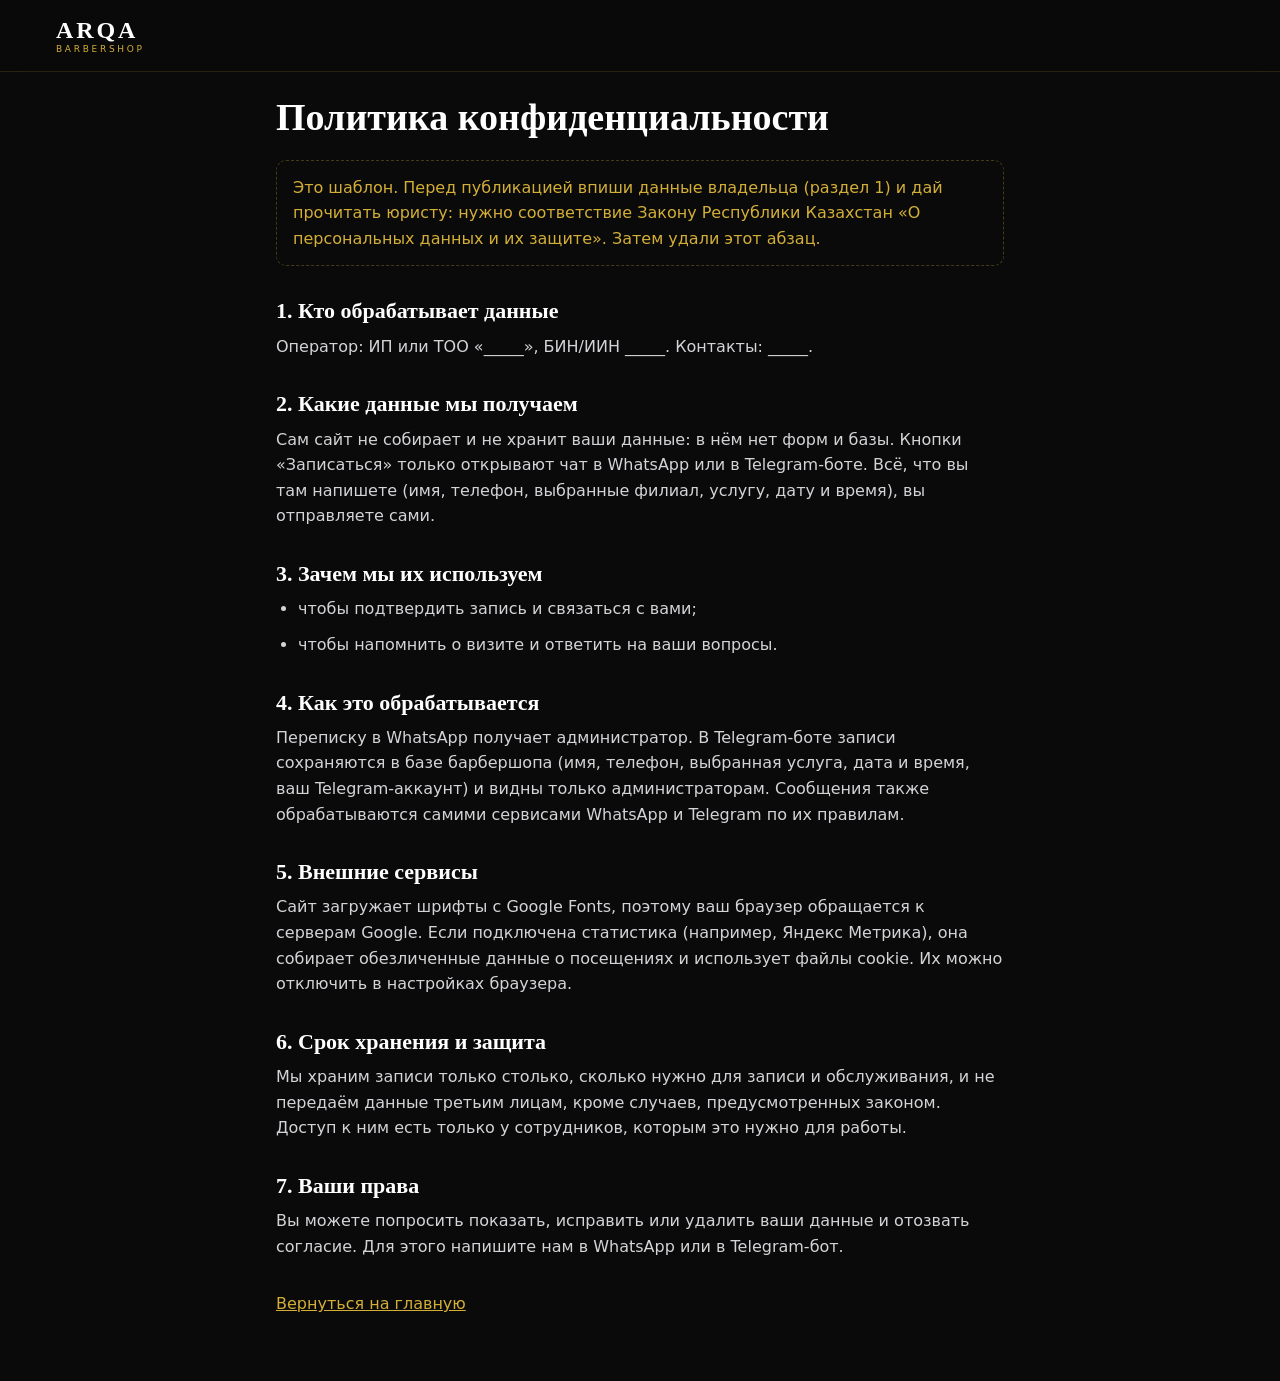
==== commit 745202a5: "Новый дизайн ARQA: тёмная тема с золотом, карточки услуг, мастера, галерея; запись в WhatsApp и @arq" ====
--- a/privacy.html
+++ b/privacy.html
@@ -10,15 +10,14 @@
   <meta name="robots" content="noindex">
   <link rel="icon" href="assets/favicon.svg" type="image/svg+xml">
   <script src="js/fonts.js" defer></script>
-  <noscript><link rel="stylesheet" href="https://fonts.googleapis.com/css2?family=Onest:wght@400;500;600&family=Unbounded:wght@500;700&display=swap&subset=cyrillic"></noscript>
+  <noscript><link rel="stylesheet" href="https://fonts.googleapis.com/css2?family=Montserrat:wght@300;400;500;600;700&family=Playfair+Display:wght@700;900&family=Cinzel:wght@700&display=swap&subset=cyrillic"></noscript>
   <link rel="stylesheet" href="css/styles.css">
 </head>
 <body class="doc-page">
 <header class="site-header">
   <div class="wrap header-inner">
     <a class="logo" href="index.html" aria-label="На главную">
-      <span class="logo-mark" aria-hidden="true"></span>
-      <span class="logo-name">ARQA</span>
+      <span class="logo-text"><span class="logo-name">ARQA</span><span class="logo-sub">Barbershop</span></span>
     </a>
   </div>
 </header>
--- a/css/styles.css
+++ b/css/styles.css
@@ -1,352 +1,321 @@
+/* ARQA: тёмный премиальный стиль (чёрный и золото). Цвета и шрифты меняются в блоке :root. */
+
 /* ===== Токены ===== */
 :root {
-  --ink: #14202e;
-  --ink-2: #1d2e42;
-  --pole: #c9362c;
-  --pole-dark: #a82a21;
-  --blue: #2f5f9e;
-  --paper: #f4f6f8;
-  --tint: #e7ecf1;
+  --black: #0a0a0a;
+  --dark: #121212;
+  --card: #181818;
+  --gold: #d4af37;
+  --gold-hover: #f3e5ab;
+  --gold-dark: #997e20;
   --white: #ffffff;
-  --steel: #8fa0b2;
-  --text: #1a2430;
-  --muted: #55657a;
-  --line: #d3dbe3;
-
-  --font-display: "Unbounded", "Arial Black", system-ui, sans-serif;
-  --font-body: "Onest", system-ui, -apple-system, "Segoe UI", Roboto, Arial, sans-serif;
-
+  --gray: #a1a1aa;
+  --line: rgba(255, 255, 255, 0.1);
+  --line-gold: rgba(212, 175, 55, 0.3);
+
+  --font-display: "Cinzel", "Playfair Display", Georgia, "Times New Roman", serif;
+  --font-body: "Montserrat", system-ui, -apple-system, "Segoe UI", Roboto, Arial, sans-serif;
+
+  --max: 1200px;
   --gutter: 16px;
-  --max: 1120px;
-  --radius: 8px;
+  --header-h: 72px;
 }
 
 /* ===== База ===== */
 *, *::before, *::after { box-sizing: border-box; }
-html { scroll-behavior: smooth; scroll-padding-top: 72px; }
+html { scroll-behavior: smooth; scroll-padding-top: var(--header-h); }
 body {
   margin: 0;
-  background: var(--paper);
-  color: var(--text);
+  background: var(--black);
+  color: var(--white);
   font-family: var(--font-body);
-  font-size: 17px;
+  font-size: 16px;
   line-height: 1.6;
   -webkit-font-smoothing: antialiased;
+  overflow-x: hidden;
 }
 img, svg { max-width: 100%; display: block; }
 a { color: inherit; }
-h1, h2, h3 { font-family: var(--font-display); font-weight: 700; line-height: 1.15; margin: 0; letter-spacing: -0.01em; }
+h1, h2, h3 { font-family: var(--font-display); font-weight: 700; line-height: 1.15; margin: 0; }
 p { margin: 0; }
 ul { margin: 0; padding: 0; list-style: none; }
+button { font: inherit; }
+::selection { background: var(--gold); color: #000; }
 
 .wrap { width: 100%; max-width: var(--max); margin: 0 auto; padding: 0 var(--gutter); }
-
-:focus-visible { outline: 3px solid var(--blue); outline-offset: 3px; }
-
-.skip {
-  position: absolute; left: -999px; top: 8px;
-  background: var(--white); color: var(--ink); padding: 8px 12px; z-index: 100;
-}
+.skip { position: absolute; left: -999px; top: 8px; background: var(--gold); color: #000; padding: 8px 14px; z-index: 100; border-radius: 6px; }
 .skip:focus { left: 8px; }
+:focus-visible { outline: 2px solid var(--gold-hover); outline-offset: 3px; }
+[hidden] { display: none !important; }
+
+.sprite { position: absolute; width: 0; height: 0; overflow: hidden; }
+.ico { width: 1.25em; height: 1.25em; flex: none; stroke: currentColor; fill: none; stroke-width: 1.8; stroke-linecap: round; stroke-linejoin: round; }
+
+/* Фоновый слой, который плавно меняется при прокрутке (картинку ставит js/app.js) */
+.bg-fixed {
+  position: fixed; inset: 0; z-index: 0; pointer-events: none;
+  background-size: cover; background-position: center;
+  opacity: 0; filter: blur(4px) grayscale(40%);
+  transition: opacity .8s ease-in-out;
+}
+.bg-fixed.on { opacity: 0.16; }
+main, .site-footer { position: relative; z-index: 1; }
 
 /* ===== Кнопки ===== */
 .btn {
-  display: inline-flex; align-items: center; justify-content: center;
-  min-height: 48px; padding: 0 24px;
-  font: 600 16px/1 var(--font-body);
-  border: 2px solid transparent; border-radius: var(--radius);
-  cursor: pointer; text-decoration: none;
-  transition: background-color .15s, color .15s, border-color .15s;
-}
-.btn-primary { background: var(--pole); color: var(--white); }
-.btn-primary:hover { background: var(--pole-dark); }
-.btn-primary { box-shadow: 0 6px 16px rgba(201, 54, 44, .28); }
-.btn:active { transform: translateY(1px); }
-.btn-ghost { border-color: var(--steel); color: var(--white); }
-.btn-ghost:hover { border-color: var(--white); }
-.btn-small { min-height: 44px; padding: 0 18px; font-size: 15px; }
-.btn-block { width: 100%; }
+  display: inline-flex; align-items: center; justify-content: center; gap: 10px;
+  min-height: 44px; padding: 10px 22px; border-radius: 8px; border: 1px solid transparent;
+  font-weight: 700; font-size: 13px; letter-spacing: .08em; text-transform: uppercase; text-decoration: none;
+  cursor: pointer; position: relative; overflow: hidden;
+  transition: transform .35s cubic-bezier(.34, 1.56, .64, 1), box-shadow .35s, background .3s, color .3s, border-color .3s;
+}
+.btn-gold { background: linear-gradient(135deg, #d4af37 0%, #b89228 100%); color: #0a0a0a; }
+.btn-gold:hover { transform: scale(1.05); background: linear-gradient(135deg, #f3e5ab 0%, #d4af37 100%); box-shadow: 0 0 25px rgba(212, 175, 55, .55); }
+.btn-outline { border-color: var(--gold); color: var(--gold); background: transparent; }
+.btn-outline:hover { transform: scale(1.05); background: rgba(212, 175, 55, .15); color: var(--white); border-color: var(--gold-hover); box-shadow: 0 0 20px rgba(212, 175, 55, .35); }
+.btn-wa { background: #25d366; color: #06210f; }
+.btn-tg { background: #2aabee; color: #05202d; }
+.btn-wa:hover, .btn-tg:hover { transform: scale(1.03); filter: brightness(1.08); }
+.btn-small { min-height: 40px; padding: 8px 18px; font-size: 12px; }
+.btn-lg { min-height: 52px; padding: 14px 28px; font-size: 14px; letter-spacing: .1em; }
+.btn-block { display: flex; width: 100%; }
 
 /* ===== Шапка ===== */
 .site-header {
-  position: sticky; top: 0; z-index: 50;
-  background: var(--ink); color: var(--white);
-  border-bottom: 1px solid rgba(255,255,255,.08);
-}
-.header-inner { display: flex; align-items: center; justify-content: space-between; min-height: 64px; }
-.logo { display: inline-flex; align-items: center; gap: 12px; text-decoration: none; }
-.logo-mark {
-  width: 14px; height: 32px; border-radius: 7px;
-  background: repeating-linear-gradient(135deg, var(--pole) 0 6px, var(--white) 6px 12px, var(--blue) 12px 18px);
-}
-.logo-name { font: 700 20px/1 var(--font-display); letter-spacing: .04em; }
-
-.menu-btn {
-  display: inline-flex; flex-direction: column; justify-content: center; gap: 5px;
-  width: 44px; height: 44px; padding: 0 10px;
-  background: none; border: 0; cursor: pointer;
-}
-.menu-btn span { display: block; height: 2px; background: var(--white); transition: transform .2s, opacity .2s; }
-.menu-btn[aria-expanded="true"] span:nth-child(1) { transform: translateY(7px) rotate(45deg); }
-.menu-btn[aria-expanded="true"] span:nth-child(2) { opacity: 0; }
-.menu-btn[aria-expanded="true"] span:nth-child(3) { transform: translateY(-7px) rotate(-45deg); }
-
+  position: fixed; top: 0; left: 0; right: 0; z-index: 50; height: var(--header-h);
+  background: rgba(10, 10, 10, .88); -webkit-backdrop-filter: blur(14px); backdrop-filter: blur(14px);
+  border-bottom: 1px solid rgba(212, 175, 55, .15);
+}
+.header-inner { display: flex; align-items: center; justify-content: space-between; height: 100%; gap: 16px; }
+.logo { display: flex; align-items: center; gap: 12px; text-decoration: none; }
+.logo-mark { position: relative; width: 40px; height: 40px; display: grid; place-items: center; color: var(--gold); }
+.logo-mark .ico { transform: rotate(-45deg); transition: transform .5s; }
+.logo:hover .ico { transform: rotate(-45deg) scale(1.2); }
+.logo-ring { position: absolute; inset: 0; border: 1px dashed rgba(212, 175, 55, .5); border-radius: 50%; animation: spin 22s linear infinite; }
+.logo-text { display: flex; flex-direction: column; line-height: 1; }
+.logo-name { font-family: var(--font-display); font-size: 24px; font-weight: 700; letter-spacing: .12em; }
+.logo-sub { font-size: 9px; letter-spacing: .3em; text-transform: uppercase; color: var(--gold); margin-top: 3px; }
+
+.menu-btn { width: 44px; height: 44px; display: grid; place-items: center; background: none; border: 0; color: var(--white); cursor: pointer; font-size: 22px; }
 .nav {
-  position: absolute; left: 0; right: 0; top: 100%;
-  display: none; flex-direction: column; gap: 4px;
-  padding: 12px var(--gutter) 20px;
-  background: var(--ink); border-bottom: 1px solid rgba(255,255,255,.08);
+  position: fixed; top: var(--header-h); left: 0; right: 0; display: none; flex-direction: column; gap: 4px;
+  padding: 16px var(--gutter) 20px; background: rgba(18, 18, 18, .97); border-bottom: 1px solid var(--line-gold);
 }
 .nav.is-open { display: flex; }
-.nav a { padding: 12px 0; text-decoration: none; font-weight: 500; }
-.nav a:hover { color: var(--steel); }
-.nav .btn { margin-top: 8px; }
-
-/* ===== Главный экран ===== */
-.hero { background: var(--ink); color: var(--white); overflow: hidden; }
-.hero-inner { display: grid; gap: 32px; padding-top: 40px; padding-bottom: 56px; }
-.hero-kicker { color: var(--steel); font-weight: 500; margin-bottom: 16px; }
-.hero h1 { font-size: clamp(30px, 8vw, 56px); max-width: 15em; }
-.hero-text { margin-top: 20px; max-width: 34em; color: #c5d0dc; font-size: 18px; }
-.hero-actions { display: flex; flex-wrap: wrap; gap: 12px; margin-top: 32px; }
-
-/* Барберский столб: главный запоминающийся элемент страницы */
-.pole-wrap { display: flex; justify-content: center; }
-.pole {
-  position: relative;
-  width: 100%; height: 56px; max-width: 420px;
-  border: 3px solid var(--steel); border-radius: 28px;
-  background: repeating-linear-gradient(135deg, var(--pole) 0 22px, var(--white) 22px 44px, var(--blue) 44px 66px, var(--white) 66px 88px);
-  background-size: 124px 124px;
-  box-shadow: inset 0 8px 14px rgba(255,255,255,.25), inset 0 -10px 16px rgba(0,0,0,.28);
-}
+.nav a { padding: 12px 4px; border-bottom: 1px solid var(--line); text-decoration: none; font-weight: 500; }
+.nav a:hover { color: var(--gold); }
+.nav .btn { margin-top: 10px; }
+.nav-phone { display: inline-flex; align-items: center; gap: 8px; color: var(--gray); font-family: ui-monospace, Menlo, Consolas, monospace; }
+.nav-phone .ico { color: var(--gold); }
+
+@media (min-width: 900px) {
+  .menu-btn { display: none; }
+  .nav { position: static; display: flex; flex-direction: row; align-items: center; gap: 28px; padding: 0; background: none; border: 0; }
+  .nav a { padding: 6px 0; border: 0; font-size: 14px; letter-spacing: .03em; position: relative; }
+  .nav a::after { content: ""; position: absolute; left: 0; bottom: 0; width: 0; height: 2px; background: var(--gold); transition: width .3s; }
+  .nav a:hover::after, .nav a.on::after { width: 100%; }
+  .nav a.on { color: var(--gold); }
+  .nav .btn { margin: 0; }
+  .nav-phone::after { display: none; }
+}
+
+/* ===== Анимации ===== */
+@keyframes spin { to { transform: rotate(360deg); } }
+@keyframes ping { 75%, 100% { transform: scale(2.2); opacity: 0; } }
+@keyframes bounce { 0%, 100% { transform: translateY(-20%); } 50% { transform: translateY(0); } }
+.spin { animation: spin 22s linear infinite; }
+.bounce { animation: bounce 1s infinite; }
+
+/* ===== Первый экран ===== */
+.hero { position: relative; min-height: 100vh; padding: calc(var(--header-h) + 36px) 0 56px; display: flex; align-items: center; overflow: hidden; }
+.hero-watermark { position: absolute; right: -14%; top: 12%; width: 40rem; height: 40rem; color: var(--gold); opacity: .05; stroke-width: .6; animation: spin 40s linear infinite; pointer-events: none; }
+.hero-inner { position: relative; display: grid; gap: 48px; align-items: center; }
+.hero-copy { display: grid; gap: 24px; text-align: center; justify-items: center; }
+.badge {
+  display: inline-flex; align-items: center; gap: 10px; padding: 6px 16px; border-radius: 999px;
+  border: 1px solid var(--line-gold); background: rgba(212, 175, 55, .1); color: var(--gold);
+  font-size: 11px; font-weight: 600; letter-spacing: .16em; text-transform: uppercase;
+}
+.ping { position: relative; width: 8px; height: 8px; border-radius: 50%; background: var(--gold); }
+.ping::after { content: ""; position: absolute; inset: 0; border-radius: 50%; background: var(--gold); animation: ping 1.4s cubic-bezier(0, 0, .2, 1) infinite; }
+.hero h1 { font-size: clamp(34px, 9vw, 70px); font-weight: 900; line-height: 1.08; }
+.gold-text { background: linear-gradient(135deg, #fff2bc 0%, #d4af37 50%, #aa7c11 100%); -webkit-background-clip: text; background-clip: text; -webkit-text-fill-color: transparent; color: transparent; }
+.hero-text { max-width: 38em; color: #d4d4d8; font-weight: 300; font-size: clamp(15px, 2.4vw, 18px); line-height: 1.7; }
+.hero-actions { display: flex; flex-direction: column; gap: 14px; width: 100%; max-width: 420px; }
+.stats { display: grid; grid-template-columns: repeat(3, 1fr); gap: 12px; width: 100%; max-width: 30rem; padding-top: 24px; border-top: 1px solid var(--line); }
+.stats li { text-align: center; }
+.stats b { display: block; font-family: var(--font-display); font-size: clamp(22px, 5vw, 32px); color: var(--gold); }
+.stats span { font-size: 12px; color: #a1a1aa; }
+
+.hero-card-wrap { position: relative; display: flex; justify-content: center; }
+.seal { position: absolute; top: -28px; left: -4px; width: 112px; height: 112px; z-index: 3; display: grid; place-items: center; pointer-events: none; }
+.seal svg:first-child { width: 100%; height: 100%; }
+.seal-crown { position: absolute; inset: 0; margin: auto; width: 26px; height: 26px; color: var(--gold); }
+.hero-card { width: 100%; max-width: 420px; padding: 10px; border-radius: 18px; background: var(--card); border: 1px solid var(--line-gold); box-shadow: 0 25px 50px rgba(0, 0, 0, .7); transition: transform .2s ease-out; }
+.hero-photo { position: relative; height: min(112vw, 480px); border-radius: 12px; overflow: hidden; background: linear-gradient(135deg, #1c1c1c, #0f0f0f); }
+.hero-photo img, .gallery-main img { width: 100%; height: 100%; object-fit: cover; }
+.fade-img { transition: opacity .6s cubic-bezier(.16, 1, .3, 1), transform .6s cubic-bezier(.16, 1, .3, 1); }
+.fade-img.out { opacity: 0; transform: scale(.96); }
+.photo-shade { position: absolute; inset: 0; background: linear-gradient(to top, rgba(0, 0, 0, .9), rgba(0, 0, 0, .1) 55%, transparent); pointer-events: none; }
+.photo-label { position: absolute; left: 14px; right: 14px; bottom: 14px; display: flex; align-items: center; justify-content: space-between; gap: 10px; padding: 12px 14px; border-radius: 10px; background: rgba(0, 0, 0, .75); -webkit-backdrop-filter: blur(8px); backdrop-filter: blur(8px); border: 1px solid var(--line-gold); }
+.label-kicker { font-size: 10px; font-weight: 700; letter-spacing: .16em; text-transform: uppercase; color: var(--gold); }
+.label-title { font-size: 14px; font-weight: 600; margin-top: 2px; }
+.photo-label .ico { color: var(--gold); }
+
+@media (min-width: 980px) {
+  .hero-inner { grid-template-columns: 7fr 5fr; gap: 56px; }
+  .hero-copy { text-align: left; justify-items: start; }
+  .hero-actions { flex-direction: row; max-width: none; width: auto; }
+  .stats { margin: 0; }
+  .stats li { text-align: left; }
+  .seal { top: -34px; left: -40px; width: 150px; height: 150px; }
+}
+
+/* ===== Полоса преимуществ ===== */
+.strip { position: relative; z-index: 1; background: var(--dark); border-top: 1px solid rgba(212, 175, 55, .2); border-bottom: 1px solid rgba(212, 175, 55, .2); padding: 28px 0; }
+.strip-grid { display: grid; gap: 24px; }
+.adv { display: flex; align-items: center; gap: 16px; }
+.adv-ico { width: 56px; height: 56px; border-radius: 50%; border: 1px solid var(--line-gold); display: grid; place-items: center; color: var(--gold); font-size: 24px; flex: none; transition: background .3s, color .3s; }
+.adv:hover .adv-ico { background: var(--gold); color: #000; }
+.adv h3 { font-size: 17px; }
+.adv p { font-size: 12px; color: var(--gray); margin-top: 4px; }
+@media (min-width: 760px) { .strip-grid { grid-template-columns: repeat(3, 1fr); } }
+
+/* ===== Секции ===== */
+.section { position: relative; padding: 72px 0; background: rgba(10, 10, 10, .9); }
+.section-alt { background: rgba(18, 18, 18, .95); }
+.section-head { text-align: center; max-width: 42rem; margin: 0 auto 48px; display: grid; gap: 10px; justify-items: center; }
+.kicker { color: var(--gold); font-size: 12px; font-weight: 600; letter-spacing: .18em; text-transform: uppercase; }
+.section-head h2 { font-size: clamp(26px, 6vw, 44px); }
+.rule { width: 64px; height: 2px; background: var(--gold); }
+.section-lead { color: var(--gray); font-size: 14px; }
+
+/* ===== Карточки услуг ===== */
+.card-grid { display: grid; gap: 24px; }
+.card { background: var(--card); border: 1px solid var(--line); border-radius: 14px; padding: 28px; transition: border-color .4s, transform .4s; }
+.service { display: flex; flex-direction: column; justify-content: space-between; gap: 20px; position: relative; overflow: hidden; }
+.service:hover { border-color: rgba(212, 175, 55, .6); transform: translateY(-6px); }
+.service.hit { border-color: rgba(212, 175, 55, .5); box-shadow: 0 20px 40px rgba(212, 175, 55, .05); }
+.service-top { display: flex; align-items: center; justify-content: space-between; margin-bottom: 14px; color: var(--gold); }
+.service-top .ico { width: 34px; height: 34px; transition: transform .3s; }
+.service:hover .service-top .ico { transform: scale(1.2); }
+.service-price { font-family: var(--font-display); font-size: 22px; font-weight: 700; }
+.service h3 { font-size: 19px; margin-bottom: 8px; transition: color .3s; }
+.service:hover h3 { color: var(--gold); }
+.service p { font-size: 14px; color: var(--gray); }
+.ribbon { position: absolute; top: 18px; right: -38px; width: 130px; text-align: center; transform: rotate(45deg); background: var(--gold); color: #000; font-size: 10px; font-weight: 800; letter-spacing: .16em; text-transform: uppercase; padding: 3px 0; }
+@media (min-width: 640px) { .card-grid { grid-template-columns: repeat(2, 1fr); } }
+@media (min-width: 1000px) { .card-grid { grid-template-columns: repeat(3, 1fr); } }
+
+/* ===== Прайс ===== */
+.price-scroll { overflow-x: auto; border: 1px solid var(--line-gold); border-radius: 14px; background: var(--card); }
+.price-table { width: 100%; min-width: 560px; border-collapse: collapse; font-size: 15px; }
+.price-table th, .price-table td { padding: 14px 18px; text-align: right; border-bottom: 1px solid var(--line); }
+.price-table th:first-child, .price-table td:first-child { text-align: left; }
+.price-table thead th { font-size: 12px; text-transform: uppercase; letter-spacing: .12em; color: var(--gold); font-weight: 700; background: rgba(212, 175, 55, .08); }
+.price-table td:not(:first-child) { font-variant-numeric: tabular-nums; white-space: nowrap; }
+.price-table .group th { text-align: left; font-family: var(--font-display); font-size: 17px; color: var(--white); background: transparent; letter-spacing: .02em; text-transform: none; padding-top: 24px; }
+.price-table tbody tr:last-child td { border-bottom: 0; }
+.price-table tbody tr:not(.group):hover td { background: rgba(212, 175, 55, .06); }
+
+/* ===== Галерея ===== */
+.gallery { display: grid; gap: 24px; align-items: center; }
+.gallery-main { position: relative; margin: 0; height: min(90vw, 520px); border-radius: 16px; overflow: hidden; border: 1px solid var(--line-gold); background: linear-gradient(135deg, #1c1c1c, #0f0f0f); box-shadow: 0 25px 50px rgba(0, 0, 0, .6); }
+.gallery-main figcaption { position: absolute; left: 24px; right: 24px; bottom: 22px; display: grid; gap: 4px; }
+.gallery-main strong { font-family: var(--font-display); font-size: clamp(20px, 4vw, 28px); }
+.gallery-main span { color: #d4d4d8; font-size: 14px; }
+.thumbs { display: grid; gap: 12px; }
+.thumb { display: flex; align-items: center; gap: 14px; padding: 10px; text-align: left; color: inherit; cursor: pointer; background: var(--card); border: 1px solid var(--line); border-radius: 12px; transition: border-color .3s; }
+.thumb:hover, .thumb[aria-pressed="true"] { border-color: var(--gold); }
+.thumb img { width: 64px; height: 64px; border-radius: 8px; object-fit: cover; background: #222; }
+.thumb b { display: block; font-size: 14px; }
+.thumb span { font-size: 12px; color: var(--gray); }
+@media (min-width: 640px) and (max-width: 979px) { .thumbs { grid-template-columns: repeat(3, 1fr); } }
+@media (min-width: 980px) { .gallery { grid-template-columns: 2fr 1fr; } .gallery-main { height: 540px; } }
+
+/* ===== Мастера ===== */
+.barber-grid { display: grid; gap: 24px; }
+.barber { padding: 0; overflow: hidden; display: flex; flex-direction: column; justify-content: space-between; }
+.barber:hover { border-color: var(--gold); }
+.barber-photo { position: relative; height: 300px; overflow: hidden; background: linear-gradient(135deg, #1c1c1c, #0f0f0f); }
+.barber-photo img { width: 100%; height: 100%; object-fit: cover; transition: transform .7s; }
+.barber:hover .barber-photo img { transform: scale(1.08); }
+.rating { position: absolute; top: 14px; right: 14px; display: inline-flex; align-items: center; gap: 4px; padding: 4px 12px; border-radius: 999px; background: rgba(0, 0, 0, .8); border: 1px solid var(--line-gold); color: var(--gold); font-size: 12px; font-weight: 600; }
+.rating .ico { width: 13px; height: 13px; fill: currentColor; stroke: none; }
+.barber-body { padding: 22px 22px 8px; text-align: center; display: grid; gap: 6px; }
+.barber-role { color: var(--gold); font-size: 12px; font-weight: 600; letter-spacing: .1em; text-transform: uppercase; }
+.barber h3 { font-size: 22px; }
+.barber p { color: var(--gray); font-size: 13px; }
+.barber .btn { margin: 14px 22px 22px; }
+@media (min-width: 760px) { .barber-grid { grid-template-columns: repeat(3, 1fr); } }
+
+/* ===== Филиалы ===== */
+.chips { display: flex; flex-wrap: wrap; justify-content: center; gap: 10px; margin-bottom: 28px; }
+.chip { min-height: 44px; padding: 8px 20px; border-radius: 999px; border: 1px solid var(--line-gold); background: transparent; color: var(--white); cursor: pointer; font-weight: 500; transition: background .2s, color .2s; }
+.chip[aria-pressed="true"] { background: var(--gold); color: #000; border-color: var(--gold); font-weight: 700; }
+.branch-grid { display: grid; gap: 20px; }
+.branch { background: var(--card); border: 1px solid var(--line); border-radius: 14px; padding: 24px; display: grid; gap: 4px; align-content: start; transition: border-color .3s; }
+.branch:hover { border-color: rgba(212, 175, 55, .6); }
+.branch h3 { font-size: 20px; margin-bottom: 6px; }
+.branch-meta { display: flex; gap: 10px; align-items: flex-start; color: var(--gray); font-size: 14px; }
+.branch-meta .ico { color: var(--gold); margin-top: 3px; }
+.branch-phone { display: inline-flex; align-items: center; gap: 10px; min-height: 44px; color: var(--gold); text-decoration: none; font-family: ui-monospace, Menlo, Consolas, monospace; font-size: 14px; }
+.branch-phone:hover { text-decoration: underline; }
+.branch-actions { display: flex; flex-wrap: wrap; gap: 8px; margin-top: 8px; }
+@media (min-width: 640px) { .branch-grid { grid-template-columns: repeat(2, 1fr); } }
+@media (min-width: 1000px) { .branch-grid { grid-template-columns: repeat(3, 1fr); } }
+.social { display: flex; flex-wrap: wrap; align-items: center; justify-content: center; gap: 14px; margin-top: 40px; }
+.round { width: 48px; height: 48px; border-radius: 50%; border: 1px solid var(--line-gold); display: grid; place-items: center; color: var(--gold); font-size: 20px; text-decoration: none; transition: background .3s, color .3s; }
+.round:hover { background: var(--gold); color: #000; }
+
+/* ===== Подвал ===== */
+.site-footer { background: var(--dark); border-top: 1px solid var(--line); padding: 28px 0 96px; font-size: 12px; color: #71717a; }
+.footer-inner { display: flex; flex-direction: column; align-items: center; justify-content: space-between; gap: 12px; }
+.footer-links a:hover { color: var(--gold); }
+@media (min-width: 640px) { .footer-inner { flex-direction: row; } .site-footer { padding-bottom: 28px; } }
+
+/* ===== Кнопка записи, прилипшая внизу (на телефоне) ===== */
+.sticky-cta { position: fixed; left: 0; right: 0; bottom: 0; z-index: 40; padding: 10px var(--gutter) calc(10px + env(safe-area-inset-bottom)); background: linear-gradient(to top, rgba(10, 10, 10, .96) 60%, rgba(10, 10, 10, 0)); transform: translateY(110%); transition: transform .3s; }
+.sticky-cta.show { transform: none; }
+@media (min-width: 640px) { .sticky-cta { display: none; } }
+
+/* ===== Окно записи ===== */
+.modal { border: 1px solid var(--line-gold); border-radius: 18px; padding: 0; background: var(--card); color: var(--white); width: min(92vw, 480px); box-shadow: 0 30px 80px rgba(0, 0, 0, .8); }
+.modal::backdrop { background: rgba(0, 0, 0, .8); -webkit-backdrop-filter: blur(6px); backdrop-filter: blur(6px); }
+.modal-inner { position: relative; padding: 32px 26px 26px; display: grid; gap: 14px; text-align: center; justify-items: stretch; }
+.modal-inner .kicker { text-align: center; }
+.modal h2 { font-size: 22px; }
+.modal-close { position: absolute; top: 10px; right: 10px; width: 44px; height: 44px; display: grid; place-items: center; background: none; border: 0; color: var(--gray); cursor: pointer; font-size: 22px; }
+.modal-close:hover { color: var(--gold); }
+.modal-lead { color: #d4d4d8; font-size: 14px; }
+.booking-branch { color: var(--gold); font-weight: 600; }
+.modal-note { color: var(--gray); font-size: 12px; }
 
 /* ===== Призрачная загрузка: серые заготовки на месте блоков, пока контент не появился ===== */
 .skel {
   display: block; height: 14px; margin-top: 12px; border-radius: 4px;
-  background: linear-gradient(90deg, var(--tint) 25%, #f6f8fa 50%, var(--tint) 75%);
-  background-size: 200% 100%;
-  animation: skel-shimmer 1.4s ease-in-out infinite;
+  background: linear-gradient(90deg, rgba(255, 255, 255, .06) 25%, rgba(255, 255, 255, .14) 50%, rgba(255, 255, 255, .06) 75%);
+  background-size: 200% 100%; animation: skel-shimmer 1.4s ease-in-out infinite;
 }
 .skel.h { height: 22px; margin-top: 0; }
-.skel.tag { width: 70px; height: 18px; margin-top: 0; }
 .skel.btn { width: 120px; height: 36px; margin-top: 16px; }
+.skel.photo { height: 180px; margin: 0 0 16px; border-radius: 10px; }
 .skel.w40 { width: 40%; } .skel.w50 { width: 50%; } .skel.w60 { width: 60%; } .skel.w80 { width: 80%; }
-.section-dark .skel { background: linear-gradient(90deg, rgba(255,255,255,.08) 25%, rgba(255,255,255,.16) 50%, rgba(255,255,255,.08) 75%); background-size: 200% 100%; }
-h2[id$="-title"]:empty::before, #included-text:empty::before, #price-note:empty::before {
-  content: ""; display: block; height: 28px; width: min(320px, 70%); border-radius: 4px;
-  background: linear-gradient(90deg, var(--tint) 25%, #f6f8fa 50%, var(--tint) 75%); background-size: 200% 100%;
-  animation: skel-shimmer 1.4s ease-in-out infinite;
-}
-#included-text:empty::before, #price-note:empty::before { height: 16px; width: min(420px, 85%); }
-.section-dark h2:empty::before, .section-dark #included-text:empty::before { background: linear-gradient(90deg, rgba(255,255,255,.08) 25%, rgba(255,255,255,.16) 50%, rgba(255,255,255,.08) 75%); background-size: 200% 100%; }
-.skel-li { padding: 22px 0; border-bottom: 1px solid rgba(255,255,255,.14); list-style: none; }
-.skel-row td { padding: 14px 12px; }
+.skel-row td { padding: 14px 18px; }
 @keyframes skel-shimmer { to { background-position: -200% 0; } }
 
-/* ===== Секции ===== */
-.section { padding: 56px 0; }
-.section h2 { font-size: clamp(24px, 5.5vw, 36px); }
-.section-lead { margin-top: 12px; color: var(--muted); max-width: 38em; }
-.section-dark { background: var(--ink); color: var(--white); }
-.section-dark .section-lead { color: #c5d0dc; }
-.section-tint { background: var(--tint); }
-
-/* Филиалы */
-.chips { display: flex; flex-wrap: wrap; gap: 8px; margin-top: 24px; }
-.chip {
-  min-height: 44px; padding: 0 18px;
-  font: 500 15px/1 var(--font-body);
-  background: var(--white); color: var(--text);
-  border: 1.5px solid var(--line); border-radius: 22px; cursor: pointer;
-}
-.chip:hover { border-color: var(--ink); }
-.chip[aria-pressed="true"] { background: var(--ink); color: var(--white); border-color: var(--ink); }
-
-.branch-grid { display: grid; gap: 16px; margin-top: 24px; }
-.branch {
-  display: flex; flex-direction: column; gap: 6px;
-  padding: 20px 20px 20px 24px;
-  background: var(--white);
-  border: 1px solid var(--line);
-  border-left: 6px solid var(--pole);
-  border-radius: var(--radius);
-}
-.branch { transition: transform .18s, box-shadow .18s; }
-.branch:hover { transform: translateY(-3px); box-shadow: 0 12px 28px rgba(20, 32, 46, .12); }
-.branch h3 { font-size: 18px; }
-.branch-meta { color: var(--muted); font-size: 15px; }
-.branch-phone { font-weight: 500; text-decoration: none; }
-.branch-phone:hover { text-decoration: underline; }
-.branch .btn { margin-top: 12px; align-self: flex-start; }
-.map-link { margin-top: 24px; }
-.map-link a { font-weight: 600; }
-
-/* Что входит */
-.included-list { display: grid; gap: 0; margin-top: 32px; border-top: 1px solid rgba(255,255,255,.14); }
-.included-list li {
-  padding: 20px 0;
-  border-bottom: 1px solid rgba(255,255,255,.14);
-}
-.included-list h3 { font-size: 17px; font-weight: 500; }
-.included-list p { margin-top: 6px; color: #c5d0dc; font-size: 16px; }
-
-/* Скидки */
-.offer-grid { display: grid; gap: 16px; margin-top: 28px; }
-.offer {
-  padding: 24px;
-  background: var(--white);
-  border: 1px solid var(--line);
-  border-radius: var(--radius);
-}
-.offer-tag {
-  display: inline-block; margin-bottom: 14px; padding: 4px 10px;
-  background: var(--tint); color: var(--ink);
-  font-size: 14px; font-weight: 500; border-radius: 3px;
-}
-.offer h3 { font-size: 20px; }
-.offer p { margin-top: 10px; color: var(--muted); }
-
-/* Почему мы */
-.why-grid { display: grid; gap: 28px; margin-top: 28px; }
-.why-grid h3 { font-size: 19px; }
-.why-grid p { margin-top: 8px; color: var(--muted); max-width: 26em; }
-
-/* Цены */
-.price-scroll { margin-top: 28px; overflow-x: auto; border: 1px solid var(--line); border-radius: var(--radius); background: var(--white); }
-.price-table { width: 100%; border-collapse: collapse; font-size: 14px; }
-.price-table th, .price-table td { padding: 12px 5px; text-align: right; border-bottom: 1px solid var(--line); }
-.price-table td:not(:first-child) { font-size: 13px; }
-.price-table thead th { font-size: 13px; }
-.price-table th:first-child, .price-table td:first-child { padding-left: 12px; }
-.price-table th:last-child, .price-table td:last-child { padding-right: 12px; }
-.price-table th:first-child, .price-table td:first-child { text-align: left; }
-.price-table thead th { background: var(--ink); color: var(--white); font-weight: 600; font-size: 15px; }
-.price-table .group th {
-  background: var(--tint); color: var(--ink); text-align: left;
-  font-family: var(--font-display); font-size: 14px; font-weight: 700;
-}
-.price-table td:not(:first-child) { font-variant-numeric: tabular-nums; white-space: nowrap; }
-.price-table tbody tr:last-child td { border-bottom: 0; }
-
-/* Призыв к действию */
-.cta { background: var(--pole); color: var(--white); padding: 48px 0; }
-.cta-inner { display: flex; flex-direction: column; gap: 20px; align-items: flex-start; }
-.cta h2 { font-size: clamp(22px, 5vw, 32px); max-width: 18em; }
-.cta .btn-primary { background: var(--ink); box-shadow: none; }
-.cta .btn-primary:hover { background: #0c141d; }
-
-/* Подвал */
-.site-footer { background: var(--ink); color: #c5d0dc; padding: 40px 0 32px; }
-.footer-inner { display: grid; gap: 20px; }
-.footer-brand { font: 700 22px/1 var(--font-display); color: var(--white); letter-spacing: .04em; }
-.footer-text { margin-top: 8px; }
-.footer-links { display: flex; gap: 20px; flex-wrap: wrap; }
-.footer-links a { color: var(--white); }
-.footer-copy { font-size: 14px; color: var(--steel); }
-
-/* ===== Окно записи ===== */
-.modal {
-  width: min(500px, calc(100% - 24px));
-  max-height: calc(100dvh - 24px);
-  padding: 0; border: 0; border-radius: 14px;
-  background: var(--white); color: var(--text);
-  overflow: hidden;
-  box-shadow: 0 24px 70px rgba(10, 16, 24, .45);
-}
-.modal[open] { display: flex; flex-direction: column; }
-.modal::backdrop { background: rgba(10, 16, 24, .72); backdrop-filter: blur(3px); }
-.modal-form { display: flex; flex-direction: column; min-height: 0; flex: 1; padding: 0; }
-.modal-head {
-  display: flex; align-items: flex-start; justify-content: space-between; gap: 12px;
-  padding: 20px 24px 18px; background: var(--ink); color: var(--white);
-  border-bottom: 5px solid transparent;
-  border-image: repeating-linear-gradient(135deg, var(--pole) 0 14px, var(--white) 14px 28px, var(--blue) 28px 42px, var(--white) 42px 56px) 1;
-}
-.modal-head h2 { font-size: 22px; }
-.modal-kicker { margin-bottom: 6px; color: var(--steel); font-size: 13px; font-weight: 600; letter-spacing: .08em; text-transform: uppercase; }
-.modal-close {
-  flex: none; width: 44px; height: 44px; margin: -8px -10px 0 0;
-  font-size: 30px; line-height: 1; background: none; border: 0; border-radius: 50%; cursor: pointer; color: var(--steel);
-  transition: background-color .15s, color .15s;
-}
-.modal-close:hover { color: var(--white); background: rgba(255, 255, 255, .12); }
-.modal-body { display: grid; gap: 18px; padding: 20px 24px; overflow-y: auto; flex: 1; min-height: 0; overscroll-behavior: contain; }
-.modal-lead { color: var(--muted); font-size: 16px; }
-.modal-note { font-size: 14px; color: var(--muted); text-align: center; }
-.booking-branch { padding: 10px 14px; font-weight: 600; color: var(--ink); background: var(--tint); border-left: 4px solid var(--pole); border-radius: 8px; }
-.btn-big { min-height: 58px; font-size: 18px; }
-
-/* Выбор канала записи */
-[hidden] { display: none !important; }
-.btn-wa { background: #0f7a45; color: var(--white); }
-.btn-wa:hover { background: #0b6338; }
-.btn-tg { background: #1b74b0; color: var(--white); }
-.btn-tg:hover { background: #155d8f; }
-.btn-outline { border-color: var(--ink); color: var(--ink); background: transparent; }
-.btn-outline:hover { background: var(--tint); }
-.btn-quiet { background: transparent; color: var(--muted); }
-.btn-quiet:hover { color: var(--text); }
-
-/* ===== Планшет и десктоп ===== */
-@media (min-width: 720px) {
-  :root { --gutter: 24px; }
-  body { font-size: 18px; }
-  .section { padding: 80px 0; }
-
-  .menu-btn { display: none; }
-  .nav {
-    position: static; display: flex; flex-direction: row; align-items: center;
-    gap: 28px; padding: 0; background: none; border: 0;
-  }
-  .nav a { padding: 8px 0; font-size: 16px; }
-  .nav .btn { margin: 0; }
-
-  .price-table { font-size: 16px; }
-  .price-table th, .price-table td { padding: 14px 16px; }
-  .price-table td:not(:first-child), .price-table thead th { font-size: 16px; }
-  .branch-grid { grid-template-columns: repeat(2, 1fr); }
-  .included-list { grid-template-columns: repeat(2, 1fr); column-gap: 48px; }
-  .offer-grid { grid-template-columns: repeat(3, 1fr); }
-  .why-grid { grid-template-columns: repeat(3, 1fr); gap: 40px; }
-  .cta-inner { flex-direction: row; align-items: center; justify-content: space-between; }
-  .footer-inner { grid-template-columns: 1fr auto; align-items: start; }
-  .footer-copy { grid-column: 1 / -1; }
-}
-
-@media (min-width: 1040px) {
-  .hero-inner { grid-template-columns: 1fr 160px; align-items: center; gap: 64px; padding-top: 88px; padding-bottom: 96px; }
-  .pole {
-    width: 112px; max-width: none; height: 420px; border-radius: 56px;
-    background: repeating-linear-gradient(135deg, var(--pole) 0 26px, var(--white) 26px 52px, var(--blue) 52px 78px, var(--white) 78px 104px);
-    background-size: 147px 147px;
-  }
-  .branch-grid { grid-template-columns: repeat(3, 1fr); }
-  .included-list { grid-template-columns: repeat(3, 1fr); }
-}
-
+/* ===== Документ (privacy.html) ===== */
+.doc { max-width: 760px; margin: 0 auto; padding: calc(var(--header-h) + 24px) var(--gutter) 64px; }
+.doc h1 { font-size: clamp(26px, 6vw, 38px); margin-bottom: 20px; }
+.doc h2 { font-size: 22px; margin: 32px 0 10px; }
+.doc p, .doc li { color: #d4d4d8; margin-top: 10px; }
+.doc ul { list-style: disc; padding-left: 22px; }
+.doc a { color: var(--gold); }
+.doc .back { display: inline-block; margin-top: 32px; }
+.doc .draft { margin: 20px 0; padding: 14px 16px; border: 1px dashed var(--line-gold); border-radius: 10px; color: var(--gold); }
+
+/* ===== Меньше анимаций, если так настроено в системе ===== */
 @media (prefers-reduced-motion: reduce) {
   html { scroll-behavior: auto; }
-  .skel, h2:empty::before, #included-text:empty::before, #price-note:empty::before { animation: none !important; }
-  * { transition: none !important; }
-}
-
-/* ===== Карточки филиалов: кнопки ===== */
-.branch-actions { display: flex; flex-wrap: wrap; gap: 8px; margin-top: 10px; }
-.branch-phone { display: inline-flex; align-items: center; min-height: 44px; }
-
-/* ===== Кнопка «Записаться» внизу экрана на телефоне ===== */
-.sticky-cta { position: fixed; left: 0; right: 0; bottom: 0; z-index: 20; padding: 10px var(--gutter) calc(10px + env(safe-area-inset-bottom)); background: rgba(255, 255, 255, .94); backdrop-filter: blur(6px); border-top: 1px solid var(--line); }
-body { padding-bottom: 76px; }
-@media (min-width: 720px) { .sticky-cta { display: none; } body { padding-bottom: 0; } }
-
-/* ===== Страница политики конфиденциальности ===== */
-.doc-page { padding-bottom: 0; }
-.doc { max-width: 760px; padding: 40px var(--gutter) 64px; margin: 0 auto; }
-.doc h1 { font-size: clamp(26px, 6vw, 36px); color: var(--ink); }
-.doc h2 { font-size: 20px; margin-top: 32px; color: var(--ink); }
-.doc p, .doc li { margin-top: 10px; font-size: 17px; }
-.doc ul { list-style: disc; padding-left: 22px; }
-.doc .draft { margin-top: 20px; padding: 12px 14px; background: #ffe9a8; color: #3a2d00; border-radius: 8px; font-size: 15px; }
-.doc .back { display: inline-flex; align-items: center; min-height: 44px; margin-top: 28px; font-weight: 600; color: var(--blue); }
-.field .consent > span { font-weight: 400; font-size: 14px; color: var(--muted); }
+  *, *::before, *::after { animation: none !important; transition: none !important; }
+}
